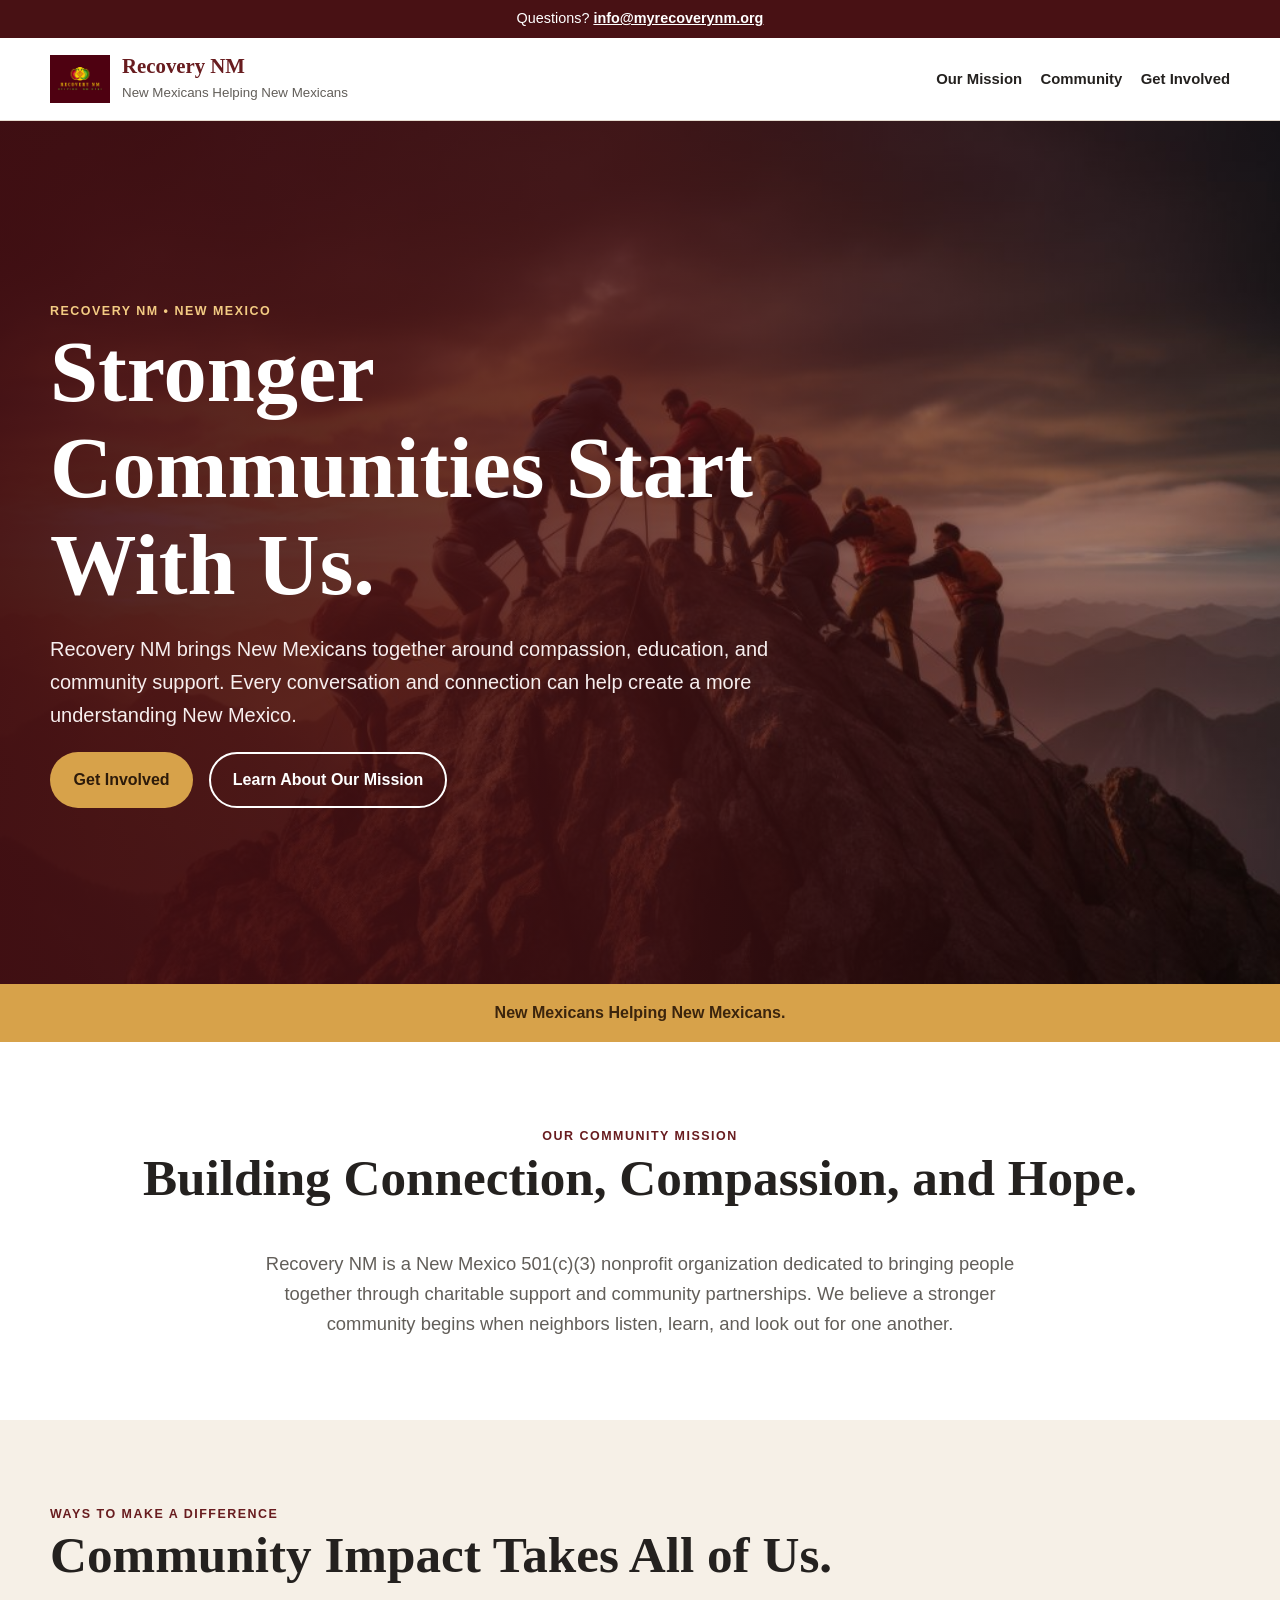
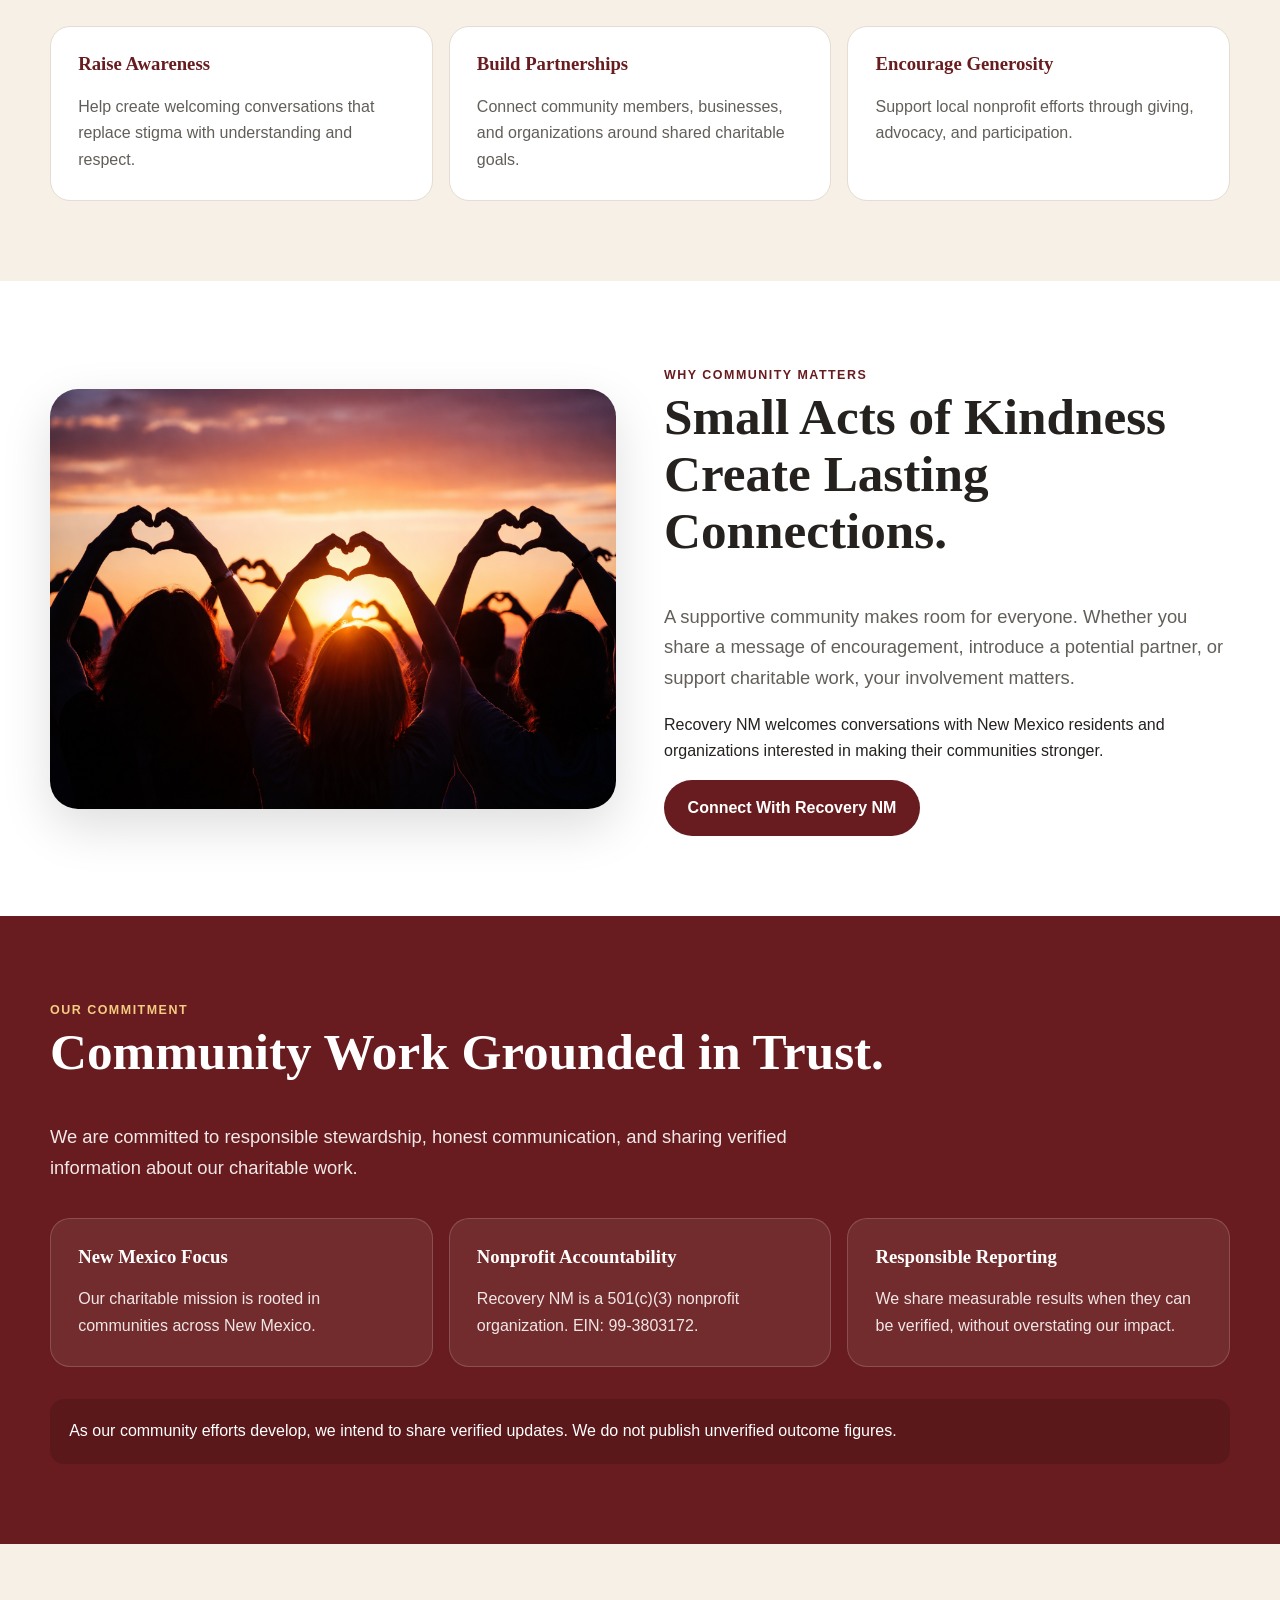
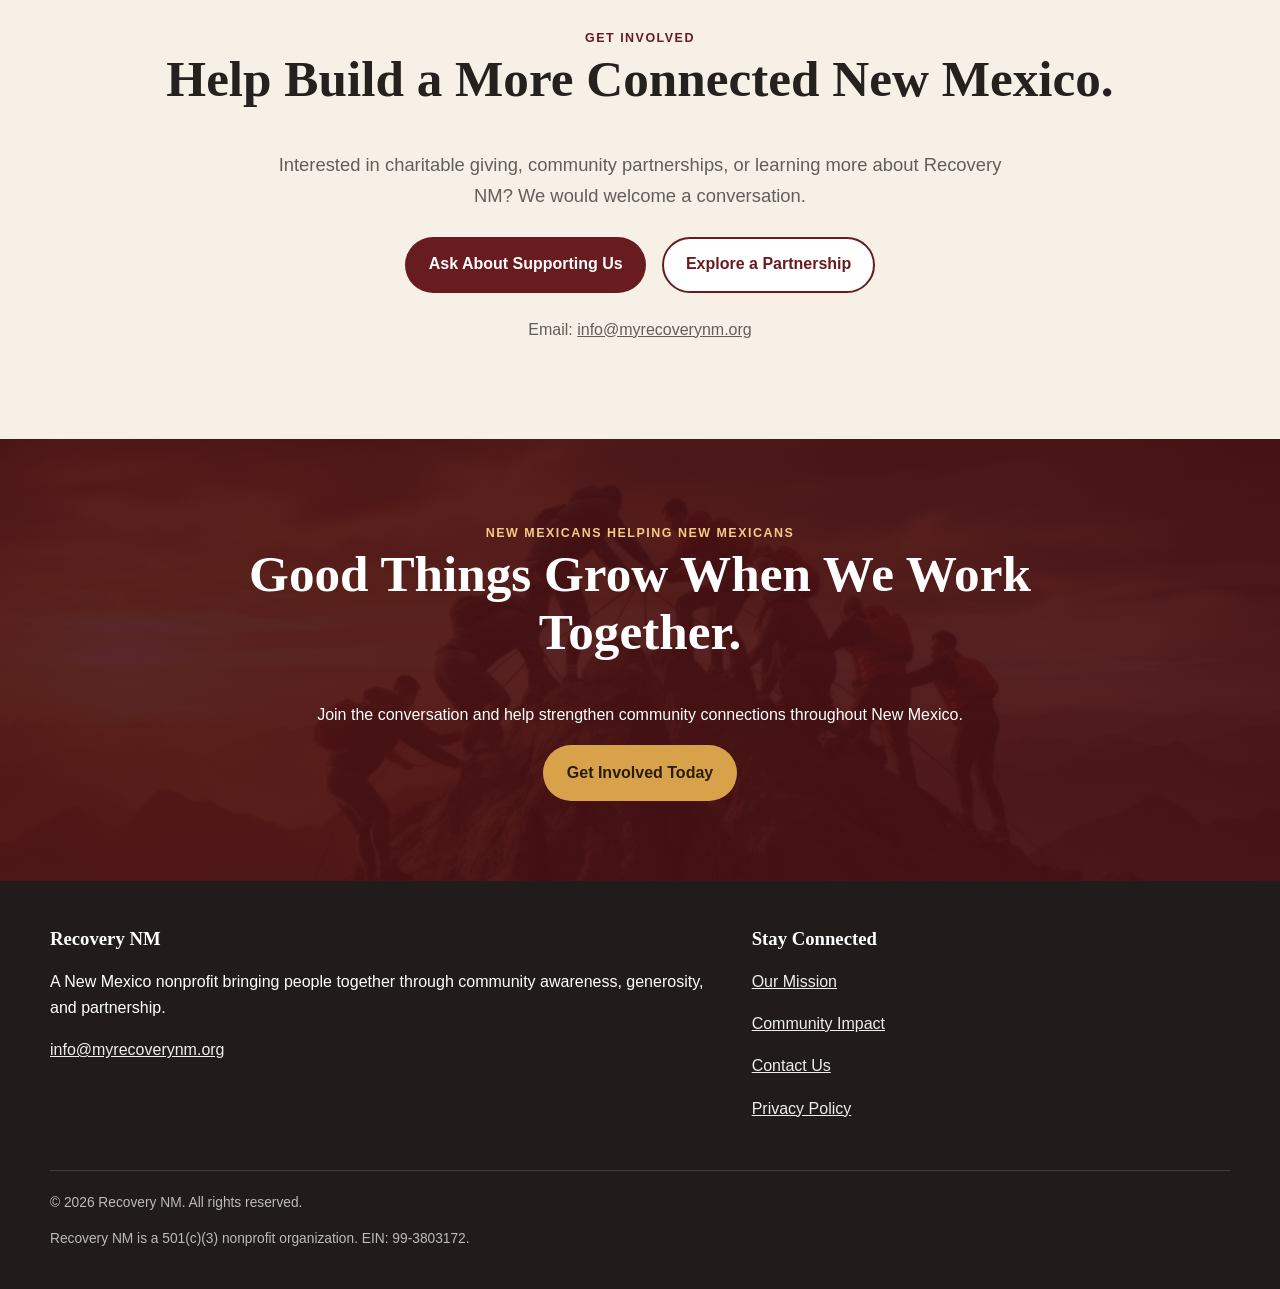
==== community-impact.html @ b331e6c1 "Add files via upload" ====
<!doctype html>
<html lang="en">
<head>
<meta charset="utf-8"><meta name="viewport" content="width=device-width,initial-scale=1">
<script async src="https://www.googletagmanager.com/gtag/js?id=G-L3KJGMW06C"></script>
<script>window.dataLayer=window.dataLayer||[];function gtag(){dataLayer.push(arguments)}gtag('js',new Date());gtag('config','G-L3KJGMW06C');</script>
<title>Community Impact & Awareness | Recovery NM</title>
<meta name="description" content="Learn how Recovery NM brings New Mexicans together through community education, nonprofit partnerships, and charitable support.">
<meta name="robots" content="index,follow,max-image-preview:large">
<link rel="canonical" href="https://myrecoverynm.org/community-impact">
<meta property="og:type" content="website"><meta property="og:url" content="https://myrecoverynm.org/community-impact">
<meta property="og:title" content="Community Impact & Awareness | Recovery NM">
<meta property="og:description" content="New Mexicans helping New Mexicans through community awareness, generosity, and partnership.">
<meta property="og:image" content="https://myrecoverynm.org/HEART-HANDS.jpg"><meta name="twitter:card" content="summary_large_image">
<meta name="theme-color" content="#681c1f"><link rel="icon" href="/LOGO.png">
<style>
:root{--wine:#681c1f;--dark:#481114;--sand:#f6f0e7;--cream:#fffaf4;--gold:#d7a24a;--ink:#24211f;--muted:#625e59;--line:#e6dcd0;--max:1180px}
*{box-sizing:border-box}html{scroll-behavior:smooth}body{margin:0;font-family:Arial,sans-serif;color:var(--ink);line-height:1.65}img{max-width:100%;display:block}a{color:inherit}.c{width:min(var(--max),calc(100% - 40px));margin:auto}h1,h2,h3{font-family:Georgia,serif;line-height:1.12;margin-top:0}h2{font-size:clamp(2rem,4vw,3.25rem)}p{margin-top:0}.ey{color:var(--wine);font-weight:800;text-transform:uppercase;letter-spacing:.12em;font-size:.78rem}.lead{font-size:1.15rem;color:var(--muted);max-width:760px}.btn{display:inline-flex;justify-content:center;align-items:center;min-height:50px;padding:.8rem 1.35rem;border-radius:999px;text-decoration:none;font-weight:800;border:2px solid transparent}.primary{background:var(--gold);color:#2d1b0a}.wine{background:var(--wine);color:#fff}.outline{border-color:var(--wine);color:var(--wine);background:#fff}.top{background:var(--dark);color:#fff;text-align:center;padding:.45rem 1rem;font-size:.9rem}.top a{font-weight:700}header{background:#fff;border-bottom:1px solid var(--line)}.navwrap{min-height:82px;display:flex;align-items:center;justify-content:space-between;gap:2rem}.brand{display:flex;align-items:center;gap:.75rem;text-decoration:none}.brand img{width:60px;height:60px;object-fit:contain}.brand strong{font:700 1.3rem Georgia,serif;color:var(--wine)}.brand small{display:block;color:var(--muted)}nav{display:flex;align-items:center;gap:1.15rem}nav a{text-decoration:none;font-weight:700;font-size:.93rem}.hero{min-height:580px;display:grid;align-items:center;color:#fff;background:linear-gradient(90deg,rgba(65,14,18,.94),rgba(70,18,21,.76),rgba(30,15,14,.35)),url('/HERO-CLIMBERS.jpg') center/cover}.hero .ey{color:#f3cb83}.heroin{max-width:820px;padding:6rem 0}.hero h1{font-size:clamp(3rem,7vw,5.4rem);margin-bottom:1.2rem}.hero p{font-size:1.25rem;max-width:730px;color:#f7eeee}.actions{display:flex;gap:1rem;flex-wrap:wrap}.hero .outline{border-color:#fff;color:#fff;background:transparent}.strip{background:var(--gold);padding:1rem;text-align:center;font-weight:800;color:#3c250d}section{padding:5rem 0;scroll-margin-top:30px}.center{text-align:center}.center .lead{margin:auto}.soft{background:var(--sand)}.three{display:grid;grid-template-columns:repeat(3,1fr);gap:1rem;margin-top:2.2rem}.card{background:#fff;border:1px solid var(--line);border-radius:20px;padding:1.7rem}.card h3{color:var(--wine)}.card p{color:var(--muted);margin-bottom:0}.split{display:grid;grid-template-columns:1fr 1fr;gap:3rem;align-items:center}.photo{min-height:420px;border-radius:28px;background:url('/HEART-HANDS.jpg') center/cover;box-shadow:0 18px 50px #0002}.impact{background:var(--wine);color:#fff}.impact .ey{color:#f3cb83}.impact .lead{color:#f3e8e8}.impact .card{background:#ffffff12;border-color:#ffffff2b}.impact .card h3{color:#fff}.impact .card p{color:#f2e6e6}.note{margin-top:2rem;padding:1.2rem;background:#0002;border-radius:14px}.final{background:linear-gradient(#481114e8,#481114e8),url('/HERO-CLIMBERS.jpg') center/cover;color:#fff;text-align:center}.final .c{max-width:850px}.final .ey{color:#f3cb83}.final .actions{justify-content:center}.final .outline{border-color:#fff;color:#fff;background:transparent}footer{background:#211c1a;color:#fff;padding:3rem 0 1.5rem}.foot{display:grid;grid-template-columns:1.4fr 1fr;gap:2rem}.foot a{color:#eee}.footbottom{border-top:1px solid #ffffff25;margin-top:2rem;padding-top:1.3rem;color:#bbb;font-size:.86rem}
@media(max-width:850px){.split{grid-template-columns:1fr}.three{grid-template-columns:1fr}.photo{min-height:320px}nav{gap:.6rem}.navwrap{flex-wrap:wrap;padding:1rem 0}}@media(max-width:620px){.c{width:calc(100% - 28px)}.brand small{display:none}.brand strong{font-size:1.05rem}.brand img{width:50px;height:50px}.hero{min-height:520px}.heroin{padding:4rem 0}section{padding:3.5rem 0}.actions{flex-direction:column}.actions .btn{width:100%}.foot{grid-template-columns:1fr}nav{width:100%;justify-content:space-between;flex-wrap:wrap}}
</style>
</head>
<body>
<div class="top">Questions? <a href="mailto:info@myrecoverynm.org">info@myrecoverynm.org</a></div>
<header><div class="c navwrap"><div class="brand"><img src="/LOGO.png" width="120" height="120" alt="Recovery NM logo"><span><strong>Recovery NM</strong><small>New Mexicans Helping New Mexicans</small></span></div><nav aria-label="Page navigation"><a href="#mission">Our Mission</a><a href="#community">Community</a><a href="#connect">Get Involved</a></nav></div></header>
<main>
<section class="hero"><div class="c"><div class="heroin"><span class="ey">Recovery NM • New Mexico</span><h1>Stronger Communities Start With Us.</h1><p>Recovery NM brings New Mexicans together around compassion, education, and community support. Every conversation and connection can help create a more understanding New Mexico.</p><div class="actions"><a class="btn primary" href="#connect">Get Involved</a><a class="btn outline" href="#mission">Learn About Our Mission</a></div></div></div></section>
<div class="strip">New Mexicans Helping New Mexicans.</div>
<section id="mission" class="center"><div class="c"><span class="ey">Our Community Mission</span><h2>Building Connection, Compassion, and Hope.</h2><p class="lead">Recovery NM is a New Mexico 501(c)(3) nonprofit organization dedicated to bringing people together through charitable support and community partnerships. We believe a stronger community begins when neighbors listen, learn, and look out for one another.</p></div></section>
<section id="community" class="soft"><div class="c"><span class="ey">Ways to Make a Difference</span><h2>Community Impact Takes All of Us.</h2><div class="three"><article class="card"><h3>Raise Awareness</h3><p>Help create welcoming conversations that replace stigma with understanding and respect.</p></article><article class="card"><h3>Build Partnerships</h3><p>Connect community members, businesses, and organizations around shared charitable goals.</p></article><article class="card"><h3>Encourage Generosity</h3><p>Support local nonprofit efforts through giving, advocacy, and participation.</p></article></div></div></section>
<section><div class="c split"><div class="photo" role="img" aria-label="Hands forming a heart"></div><div><span class="ey">Why Community Matters</span><h2>Small Acts of Kindness Create Lasting Connections.</h2><p class="lead">A supportive community makes room for everyone. Whether you share a message of encouragement, introduce a potential partner, or support charitable work, your involvement matters.</p><p>Recovery NM welcomes conversations with New Mexico residents and organizations interested in making their communities stronger.</p><a class="btn wine" href="#connect">Connect With Recovery NM</a></div></div></section>
<section class="impact"><div class="c"><span class="ey">Our Commitment</span><h2>Community Work Grounded in Trust.</h2><p class="lead">We are committed to responsible stewardship, honest communication, and sharing verified information about our charitable work.</p><div class="three"><div class="card"><h3>New Mexico Focus</h3><p>Our charitable mission is rooted in communities across New Mexico.</p></div><div class="card"><h3>Nonprofit Accountability</h3><p>Recovery NM is a 501(c)(3) nonprofit organization. EIN: 99-3803172.</p></div><div class="card"><h3>Responsible Reporting</h3><p>We share measurable results when they can be verified, without overstating our impact.</p></div></div><div class="note">As our community efforts develop, we intend to share verified updates. We do not publish unverified outcome figures.</div></div></section>
<section class="center soft" id="connect"><div class="c"><span class="ey">Get Involved</span><h2>Help Build a More Connected New Mexico.</h2><p class="lead">Interested in charitable giving, community partnerships, or learning more about Recovery NM? We would welcome a conversation.</p><div class="actions" style="justify-content:center;margin-top:1.6rem"><a class="btn wine" href="mailto:info@myrecoverynm.org?subject=Supporting%20Recovery%20NM">Ask About Supporting Us</a><a class="btn outline" href="mailto:info@myrecoverynm.org?subject=Community%20Partnership">Explore a Partnership</a></div><p style="margin-top:1.5rem;color:var(--muted)">Email: <a href="mailto:info@myrecoverynm.org">info@myrecoverynm.org</a></p></div></section>
<section class="final"><div class="c"><span class="ey">New Mexicans Helping New Mexicans</span><h2>Good Things Grow When We Work Together.</h2><p>Join the conversation and help strengthen community connections throughout New Mexico.</p><div class="actions"><a class="btn primary" href="mailto:info@myrecoverynm.org?subject=Get%20Involved%20with%20Recovery%20NM">Get Involved Today</a></div></div></section>
</main>
<footer><div class="c"><div class="foot"><div><h3>Recovery NM</h3><p>A New Mexico nonprofit bringing people together through community awareness, generosity, and partnership.</p><p><a href="mailto:info@myrecoverynm.org">info@myrecoverynm.org</a></p></div><div><h3>Stay Connected</h3><p><a href="#mission">Our Mission</a></p><p><a href="#community">Community Impact</a></p><p><a href="#connect">Contact Us</a></p><p><a href="/privacy-policy">Privacy Policy</a></p></div></div><div class="footbottom"><p>© 2026 Recovery NM. All rights reserved.</p><p>Recovery NM is a 501(c)(3) nonprofit organization. EIN: 99-3803172.</p></div></div></footer>
</body></html>
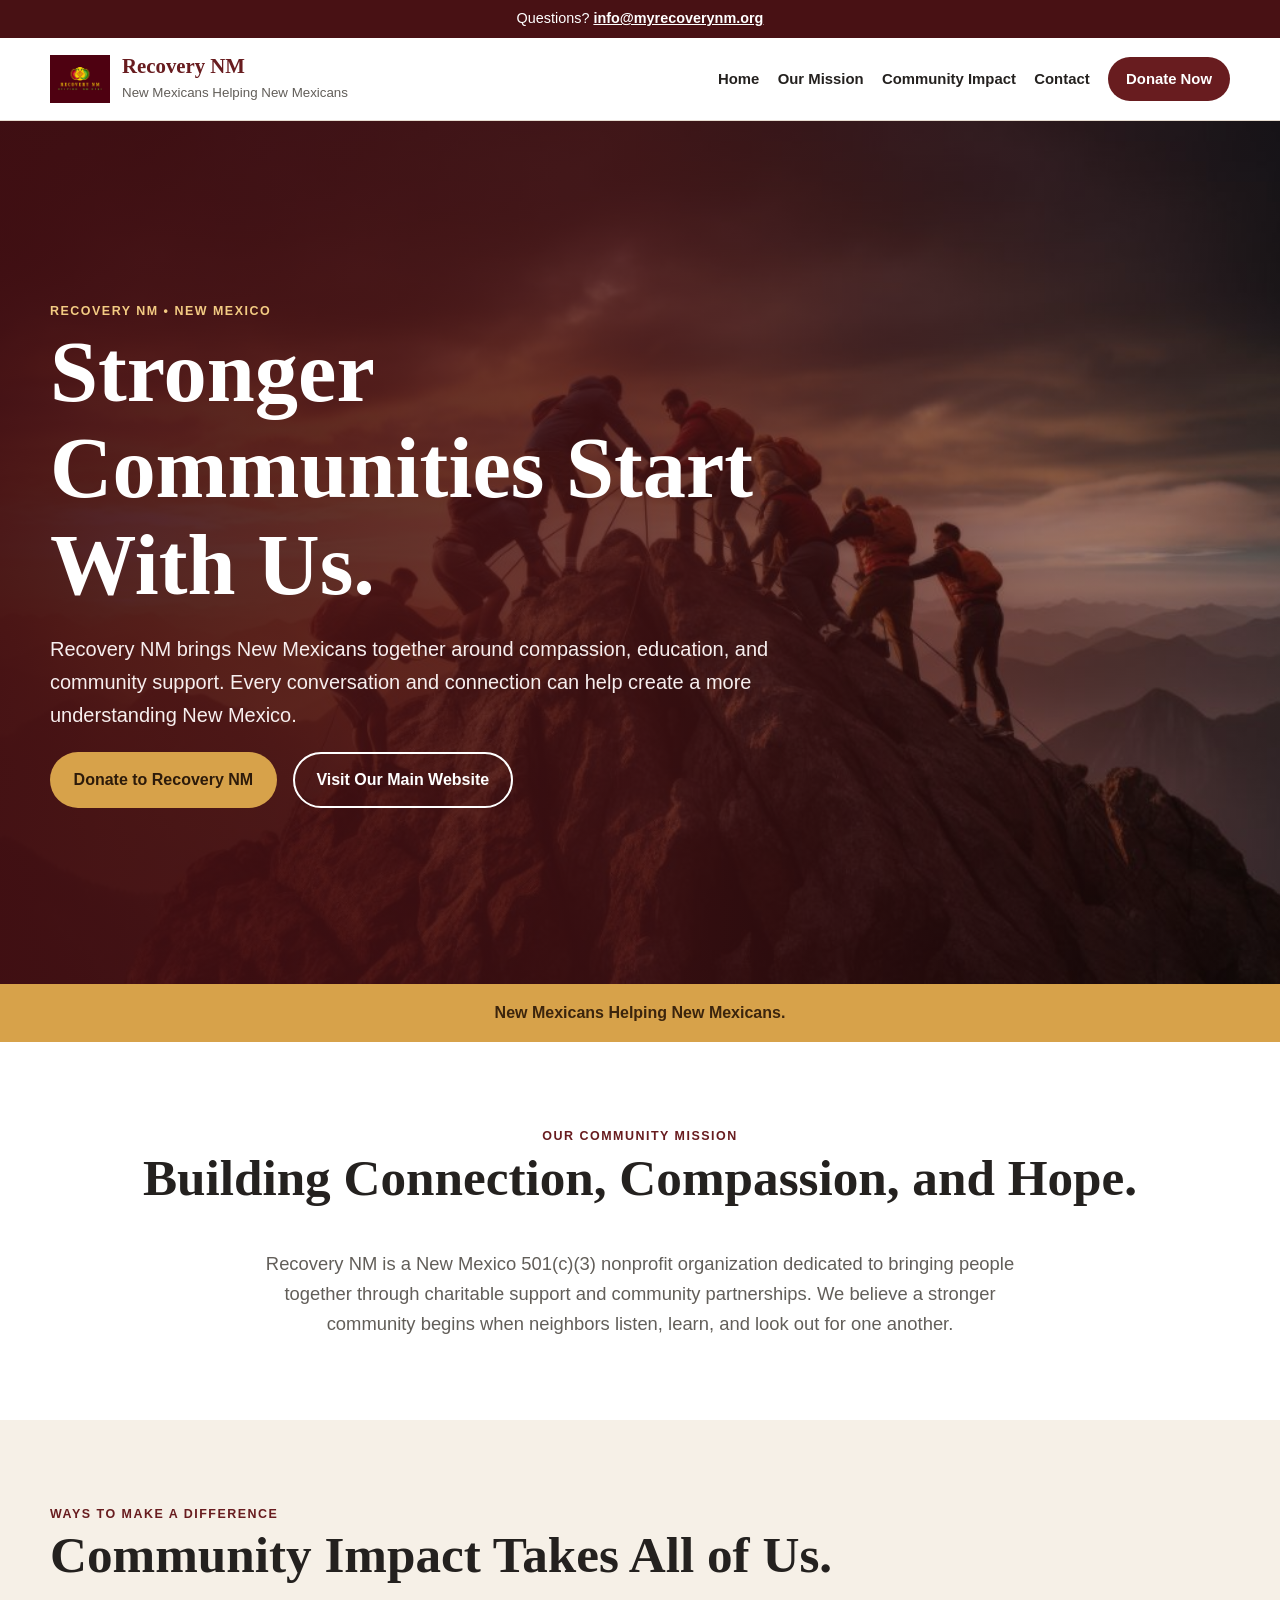
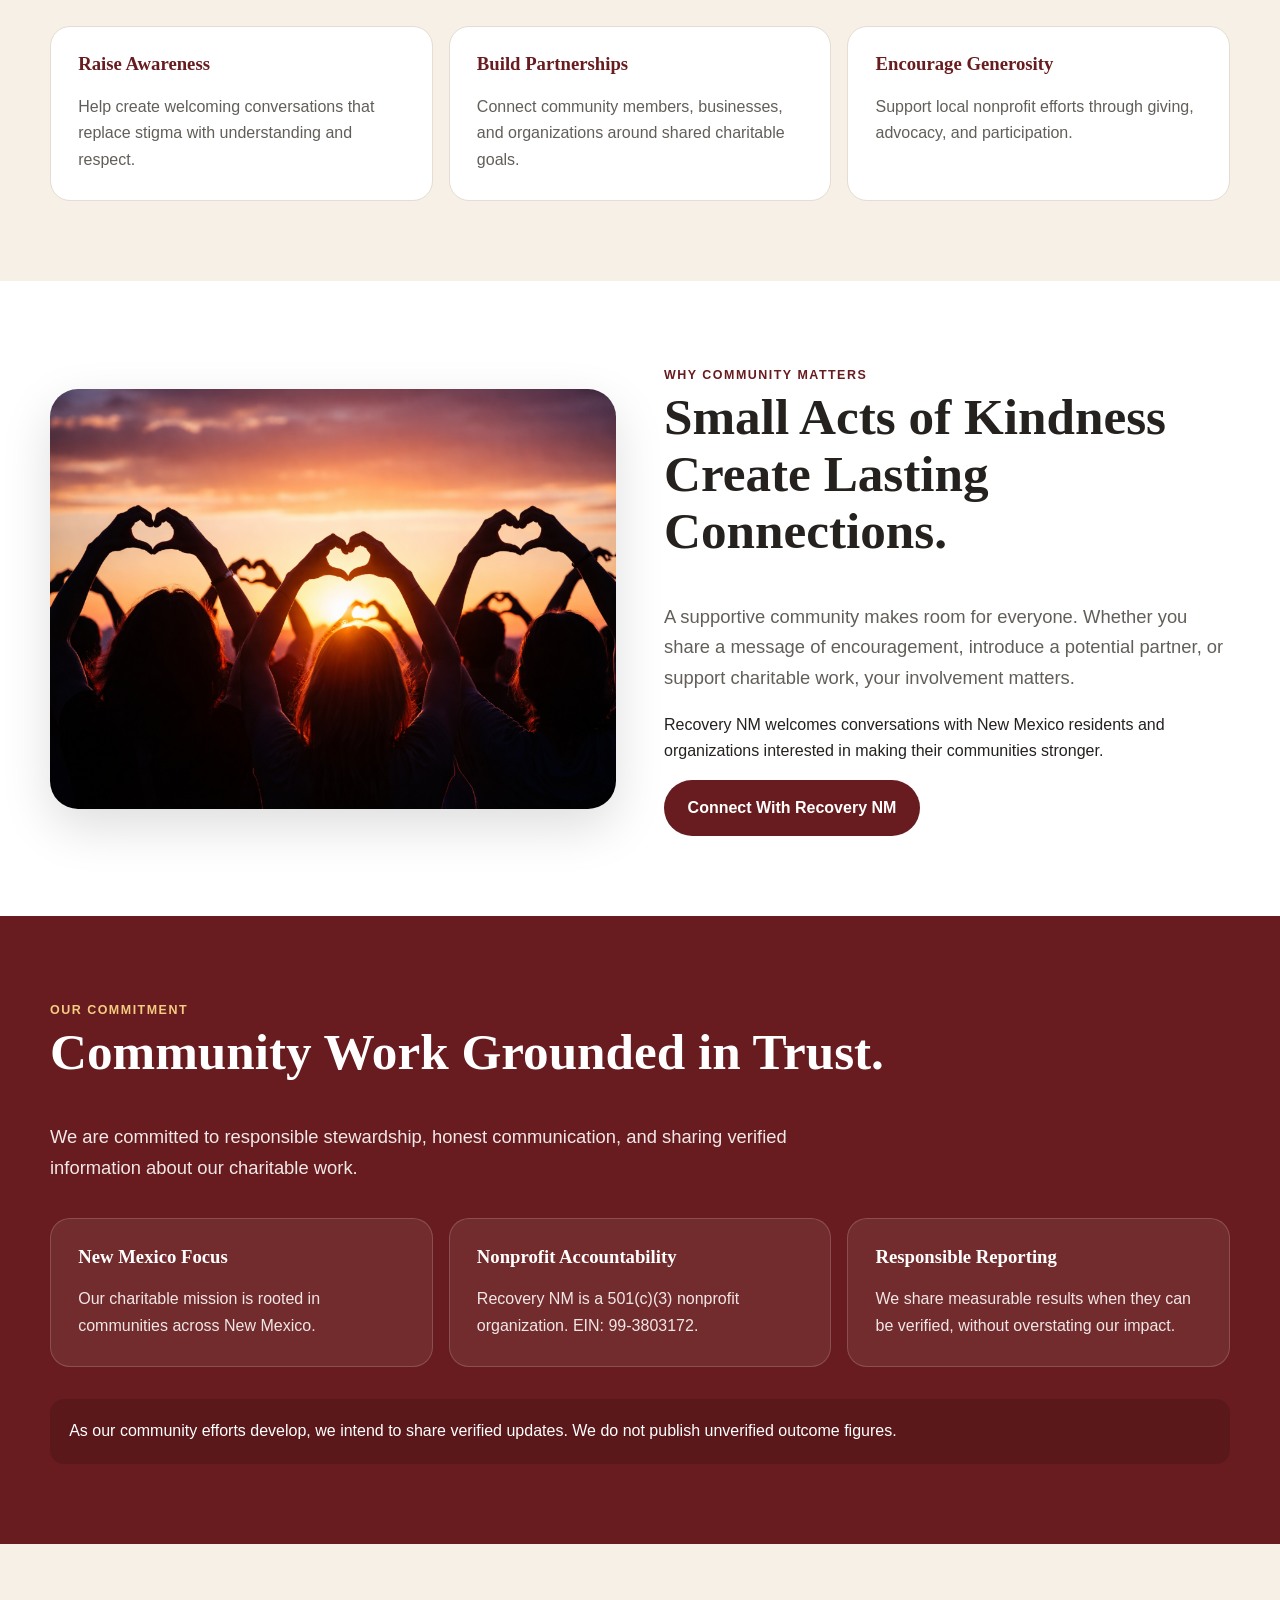
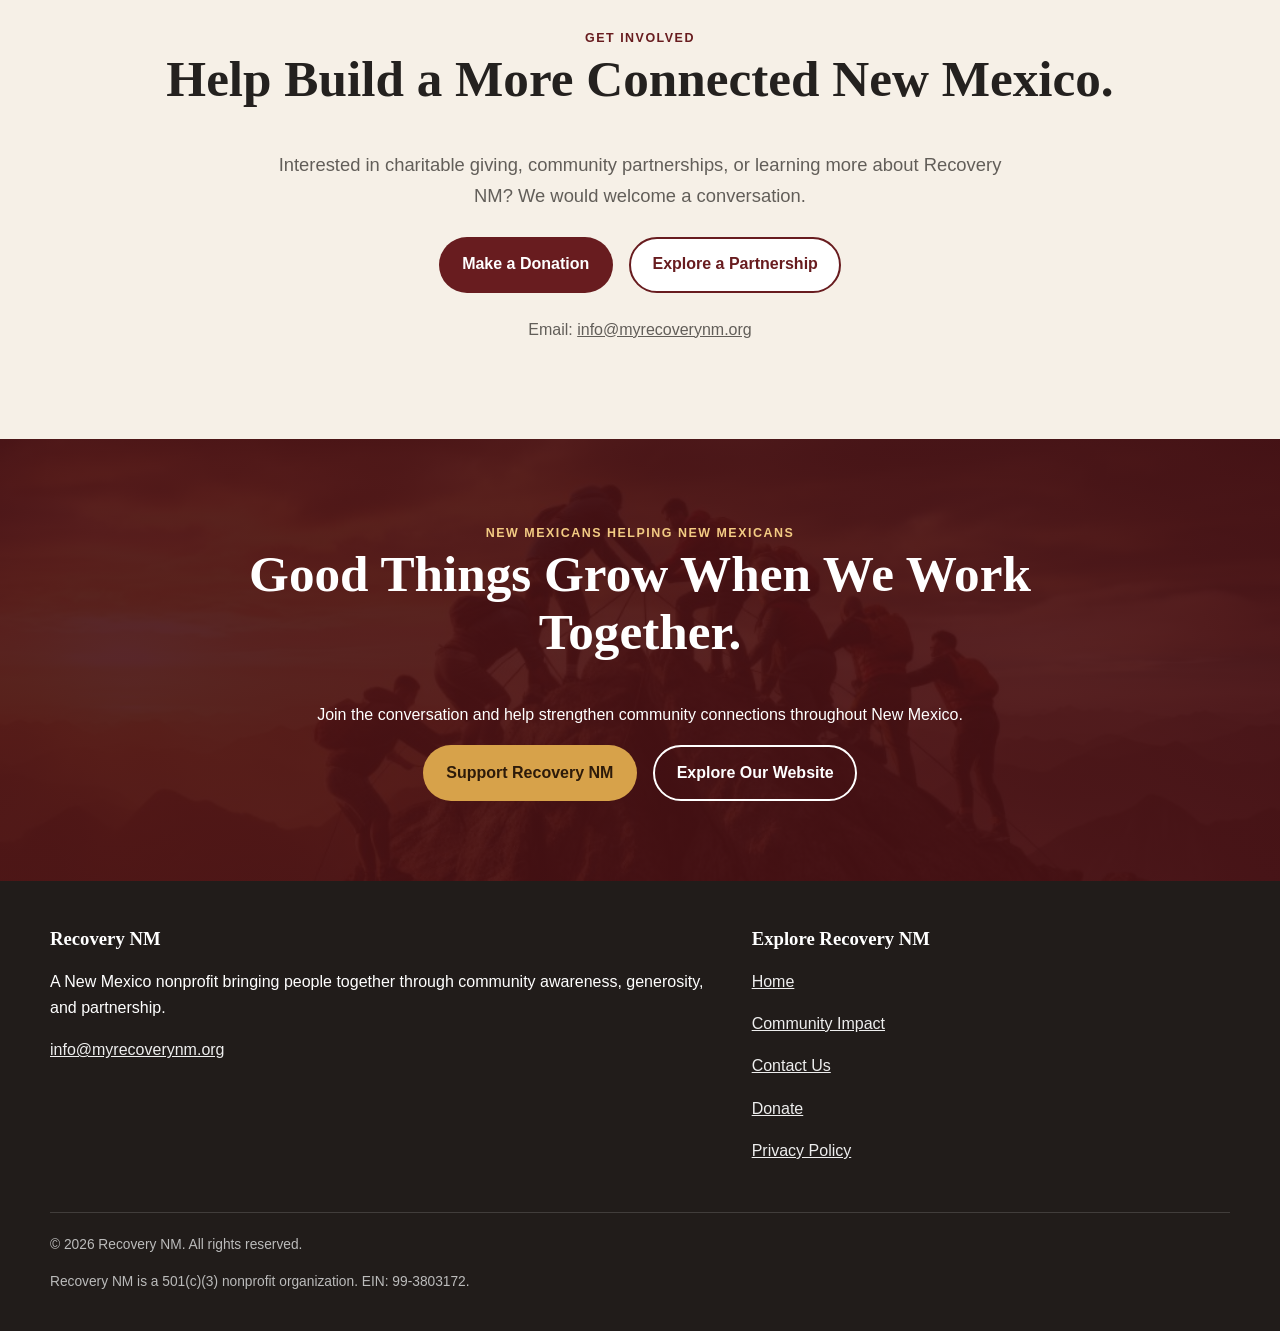
==== commit d2bf7935: "Update community-impact.html" ====
--- a/community-impact.html
+++ b/community-impact.html
@@ -15,22 +15,22 @@
 <meta name="theme-color" content="#681c1f"><link rel="icon" href="/LOGO.png">
 <style>
 :root{--wine:#681c1f;--dark:#481114;--sand:#f6f0e7;--cream:#fffaf4;--gold:#d7a24a;--ink:#24211f;--muted:#625e59;--line:#e6dcd0;--max:1180px}
-*{box-sizing:border-box}html{scroll-behavior:smooth}body{margin:0;font-family:Arial,sans-serif;color:var(--ink);line-height:1.65}img{max-width:100%;display:block}a{color:inherit}.c{width:min(var(--max),calc(100% - 40px));margin:auto}h1,h2,h3{font-family:Georgia,serif;line-height:1.12;margin-top:0}h2{font-size:clamp(2rem,4vw,3.25rem)}p{margin-top:0}.ey{color:var(--wine);font-weight:800;text-transform:uppercase;letter-spacing:.12em;font-size:.78rem}.lead{font-size:1.15rem;color:var(--muted);max-width:760px}.btn{display:inline-flex;justify-content:center;align-items:center;min-height:50px;padding:.8rem 1.35rem;border-radius:999px;text-decoration:none;font-weight:800;border:2px solid transparent}.primary{background:var(--gold);color:#2d1b0a}.wine{background:var(--wine);color:#fff}.outline{border-color:var(--wine);color:var(--wine);background:#fff}.top{background:var(--dark);color:#fff;text-align:center;padding:.45rem 1rem;font-size:.9rem}.top a{font-weight:700}header{background:#fff;border-bottom:1px solid var(--line)}.navwrap{min-height:82px;display:flex;align-items:center;justify-content:space-between;gap:2rem}.brand{display:flex;align-items:center;gap:.75rem;text-decoration:none}.brand img{width:60px;height:60px;object-fit:contain}.brand strong{font:700 1.3rem Georgia,serif;color:var(--wine)}.brand small{display:block;color:var(--muted)}nav{display:flex;align-items:center;gap:1.15rem}nav a{text-decoration:none;font-weight:700;font-size:.93rem}.hero{min-height:580px;display:grid;align-items:center;color:#fff;background:linear-gradient(90deg,rgba(65,14,18,.94),rgba(70,18,21,.76),rgba(30,15,14,.35)),url('/HERO-CLIMBERS.jpg') center/cover}.hero .ey{color:#f3cb83}.heroin{max-width:820px;padding:6rem 0}.hero h1{font-size:clamp(3rem,7vw,5.4rem);margin-bottom:1.2rem}.hero p{font-size:1.25rem;max-width:730px;color:#f7eeee}.actions{display:flex;gap:1rem;flex-wrap:wrap}.hero .outline{border-color:#fff;color:#fff;background:transparent}.strip{background:var(--gold);padding:1rem;text-align:center;font-weight:800;color:#3c250d}section{padding:5rem 0;scroll-margin-top:30px}.center{text-align:center}.center .lead{margin:auto}.soft{background:var(--sand)}.three{display:grid;grid-template-columns:repeat(3,1fr);gap:1rem;margin-top:2.2rem}.card{background:#fff;border:1px solid var(--line);border-radius:20px;padding:1.7rem}.card h3{color:var(--wine)}.card p{color:var(--muted);margin-bottom:0}.split{display:grid;grid-template-columns:1fr 1fr;gap:3rem;align-items:center}.photo{min-height:420px;border-radius:28px;background:url('/HEART-HANDS.jpg') center/cover;box-shadow:0 18px 50px #0002}.impact{background:var(--wine);color:#fff}.impact .ey{color:#f3cb83}.impact .lead{color:#f3e8e8}.impact .card{background:#ffffff12;border-color:#ffffff2b}.impact .card h3{color:#fff}.impact .card p{color:#f2e6e6}.note{margin-top:2rem;padding:1.2rem;background:#0002;border-radius:14px}.final{background:linear-gradient(#481114e8,#481114e8),url('/HERO-CLIMBERS.jpg') center/cover;color:#fff;text-align:center}.final .c{max-width:850px}.final .ey{color:#f3cb83}.final .actions{justify-content:center}.final .outline{border-color:#fff;color:#fff;background:transparent}footer{background:#211c1a;color:#fff;padding:3rem 0 1.5rem}.foot{display:grid;grid-template-columns:1.4fr 1fr;gap:2rem}.foot a{color:#eee}.footbottom{border-top:1px solid #ffffff25;margin-top:2rem;padding-top:1.3rem;color:#bbb;font-size:.86rem}
-@media(max-width:850px){.split{grid-template-columns:1fr}.three{grid-template-columns:1fr}.photo{min-height:320px}nav{gap:.6rem}.navwrap{flex-wrap:wrap;padding:1rem 0}}@media(max-width:620px){.c{width:calc(100% - 28px)}.brand small{display:none}.brand strong{font-size:1.05rem}.brand img{width:50px;height:50px}.hero{min-height:520px}.heroin{padding:4rem 0}section{padding:3.5rem 0}.actions{flex-direction:column}.actions .btn{width:100%}.foot{grid-template-columns:1fr}nav{width:100%;justify-content:space-between;flex-wrap:wrap}}
+*{box-sizing:border-box}html{scroll-behavior:smooth}body{margin:0;font-family:Arial,sans-serif;color:var(--ink);line-height:1.65}img{max-width:100%;display:block}a{color:inherit}.c{width:min(var(--max),calc(100% - 40px));margin:auto}h1,h2,h3{font-family:Georgia,serif;line-height:1.12;margin-top:0}h2{font-size:clamp(2rem,4vw,3.25rem)}p{margin-top:0}.ey{color:var(--wine);font-weight:800;text-transform:uppercase;letter-spacing:.12em;font-size:.78rem}.lead{font-size:1.15rem;color:var(--muted);max-width:760px}.btn{display:inline-flex;justify-content:center;align-items:center;min-height:50px;padding:.8rem 1.35rem;border-radius:999px;text-decoration:none;font-weight:800;border:2px solid transparent}.primary{background:var(--gold);color:#2d1b0a}.wine{background:var(--wine);color:#fff}.outline{border-color:var(--wine);color:var(--wine);background:#fff}.top{background:var(--dark);color:#fff;text-align:center;padding:.45rem 1rem;font-size:.9rem}.top a{font-weight:700}header{background:#fff;border-bottom:1px solid var(--line)}.navwrap{min-height:82px;display:flex;align-items:center;justify-content:space-between;gap:2rem}.brand{display:flex;align-items:center;gap:.75rem;text-decoration:none}.brand img{width:60px;height:60px;object-fit:contain}.brand strong{font:700 1.3rem Georgia,serif;color:var(--wine)}.brand small{display:block;color:var(--muted)}nav{display:flex;align-items:center;gap:1.15rem}nav a{text-decoration:none;font-weight:700;font-size:.93rem}nav .btn{min-height:42px;padding:.5rem 1rem;color:#fff}a:focus-visible{outline:3px solid var(--gold);outline-offset:3px}.hero{min-height:580px;display:grid;align-items:center;color:#fff;background:linear-gradient(90deg,rgba(65,14,18,.94),rgba(70,18,21,.76),rgba(30,15,14,.35)),url('/HERO-CLIMBERS.jpg') center/cover}.hero .ey{color:#f3cb83}.heroin{max-width:820px;padding:6rem 0}.hero h1{font-size:clamp(3rem,7vw,5.4rem);margin-bottom:1.2rem}.hero p{font-size:1.25rem;max-width:730px;color:#f7eeee}.actions{display:flex;gap:1rem;flex-wrap:wrap}.hero .outline{border-color:#fff;color:#fff;background:transparent}.strip{background:var(--gold);padding:1rem;text-align:center;font-weight:800;color:#3c250d}section{padding:5rem 0;scroll-margin-top:30px}.center{text-align:center}.center .lead{margin:auto}.soft{background:var(--sand)}.three{display:grid;grid-template-columns:repeat(3,1fr);gap:1rem;margin-top:2.2rem}.card{background:#fff;border:1px solid var(--line);border-radius:20px;padding:1.7rem}.card h3{color:var(--wine)}.card p{color:var(--muted);margin-bottom:0}.split{display:grid;grid-template-columns:1fr 1fr;gap:3rem;align-items:center}.photo{min-height:420px;border-radius:28px;background:url('/HEART-HANDS.jpg') center/cover;box-shadow:0 18px 50px #0002}.impact{background:var(--wine);color:#fff}.impact .ey{color:#f3cb83}.impact .lead{color:#f3e8e8}.impact .card{background:#ffffff12;border-color:#ffffff2b}.impact .card h3{color:#fff}.impact .card p{color:#f2e6e6}.note{margin-top:2rem;padding:1.2rem;background:#0002;border-radius:14px}.final{background:linear-gradient(#481114e8,#481114e8),url('/HERO-CLIMBERS.jpg') center/cover;color:#fff;text-align:center}.final .c{max-width:850px}.final .ey{color:#f3cb83}.final .actions{justify-content:center}.final .outline{border-color:#fff;color:#fff;background:transparent}footer{background:#211c1a;color:#fff;padding:3rem 0 1.5rem}.foot{display:grid;grid-template-columns:1.4fr 1fr;gap:2rem}.foot a{color:#eee}.footbottom{border-top:1px solid #ffffff25;margin-top:2rem;padding-top:1.3rem;color:#bbb;font-size:.86rem}
+@media(max-width:850px){.split{grid-template-columns:1fr}.three{grid-template-columns:1fr}.photo{min-height:320px}nav{gap:.6rem}.navwrap{flex-wrap:wrap;padding:1rem 0}}@media(max-width:620px){.c{width:calc(100% - 28px)}.brand small{display:none}.brand strong{font-size:1.05rem}.brand img{width:50px;height:50px}.hero{min-height:520px}.heroin{padding:4rem 0}section{padding:3.5rem 0}.actions{flex-direction:column}.actions .btn{width:100%}.foot{grid-template-columns:1fr}nav{width:100%;justify-content:center;flex-wrap:wrap;gap:.75rem}nav .btn{width:100%}}
 </style>
 </head>
 <body>
 <div class="top">Questions? <a href="mailto:info@myrecoverynm.org">info@myrecoverynm.org</a></div>
-<header><div class="c navwrap"><div class="brand"><img src="/LOGO.png" width="120" height="120" alt="Recovery NM logo"><span><strong>Recovery NM</strong><small>New Mexicans Helping New Mexicans</small></span></div><nav aria-label="Page navigation"><a href="#mission">Our Mission</a><a href="#community">Community</a><a href="#connect">Get Involved</a></nav></div></header>
+<header><div class="c navwrap"><a class="brand" href="/" aria-label="Recovery NM home"><img src="/LOGO.png" width="120" height="120" alt="Recovery NM logo"><span><strong>Recovery NM</strong><small>New Mexicans Helping New Mexicans</small></span></a><nav aria-label="Main navigation"><a href="/">Home</a><a href="/#our-story">Our Mission</a><a href="/community-impact" aria-current="page">Community Impact</a><a href="/contact">Contact</a><a class="btn wine" href="https://givebutter.com/recovery-nm-community-giving-qahe7v" target="_blank" rel="noopener noreferrer">Donate Now</a></nav></div></header>
 <main>
-<section class="hero"><div class="c"><div class="heroin"><span class="ey">Recovery NM • New Mexico</span><h1>Stronger Communities Start With Us.</h1><p>Recovery NM brings New Mexicans together around compassion, education, and community support. Every conversation and connection can help create a more understanding New Mexico.</p><div class="actions"><a class="btn primary" href="#connect">Get Involved</a><a class="btn outline" href="#mission">Learn About Our Mission</a></div></div></div></section>
+<section class="hero"><div class="c"><div class="heroin"><span class="ey">Recovery NM • New Mexico</span><h1>Stronger Communities Start With Us.</h1><p>Recovery NM brings New Mexicans together around compassion, education, and community support. Every conversation and connection can help create a more understanding New Mexico.</p><div class="actions"><a class="btn primary" href="https://givebutter.com/recovery-nm-community-giving-qahe7v" target="_blank" rel="noopener noreferrer">Donate to Recovery NM</a><a class="btn outline" href="/">Visit Our Main Website</a></div></div></div></section>
 <div class="strip">New Mexicans Helping New Mexicans.</div>
 <section id="mission" class="center"><div class="c"><span class="ey">Our Community Mission</span><h2>Building Connection, Compassion, and Hope.</h2><p class="lead">Recovery NM is a New Mexico 501(c)(3) nonprofit organization dedicated to bringing people together through charitable support and community partnerships. We believe a stronger community begins when neighbors listen, learn, and look out for one another.</p></div></section>
 <section id="community" class="soft"><div class="c"><span class="ey">Ways to Make a Difference</span><h2>Community Impact Takes All of Us.</h2><div class="three"><article class="card"><h3>Raise Awareness</h3><p>Help create welcoming conversations that replace stigma with understanding and respect.</p></article><article class="card"><h3>Build Partnerships</h3><p>Connect community members, businesses, and organizations around shared charitable goals.</p></article><article class="card"><h3>Encourage Generosity</h3><p>Support local nonprofit efforts through giving, advocacy, and participation.</p></article></div></div></section>
 <section><div class="c split"><div class="photo" role="img" aria-label="Hands forming a heart"></div><div><span class="ey">Why Community Matters</span><h2>Small Acts of Kindness Create Lasting Connections.</h2><p class="lead">A supportive community makes room for everyone. Whether you share a message of encouragement, introduce a potential partner, or support charitable work, your involvement matters.</p><p>Recovery NM welcomes conversations with New Mexico residents and organizations interested in making their communities stronger.</p><a class="btn wine" href="#connect">Connect With Recovery NM</a></div></div></section>
 <section class="impact"><div class="c"><span class="ey">Our Commitment</span><h2>Community Work Grounded in Trust.</h2><p class="lead">We are committed to responsible stewardship, honest communication, and sharing verified information about our charitable work.</p><div class="three"><div class="card"><h3>New Mexico Focus</h3><p>Our charitable mission is rooted in communities across New Mexico.</p></div><div class="card"><h3>Nonprofit Accountability</h3><p>Recovery NM is a 501(c)(3) nonprofit organization. EIN: 99-3803172.</p></div><div class="card"><h3>Responsible Reporting</h3><p>We share measurable results when they can be verified, without overstating our impact.</p></div></div><div class="note">As our community efforts develop, we intend to share verified updates. We do not publish unverified outcome figures.</div></div></section>
-<section class="center soft" id="connect"><div class="c"><span class="ey">Get Involved</span><h2>Help Build a More Connected New Mexico.</h2><p class="lead">Interested in charitable giving, community partnerships, or learning more about Recovery NM? We would welcome a conversation.</p><div class="actions" style="justify-content:center;margin-top:1.6rem"><a class="btn wine" href="mailto:info@myrecoverynm.org?subject=Supporting%20Recovery%20NM">Ask About Supporting Us</a><a class="btn outline" href="mailto:info@myrecoverynm.org?subject=Community%20Partnership">Explore a Partnership</a></div><p style="margin-top:1.5rem;color:var(--muted)">Email: <a href="mailto:info@myrecoverynm.org">info@myrecoverynm.org</a></p></div></section>
-<section class="final"><div class="c"><span class="ey">New Mexicans Helping New Mexicans</span><h2>Good Things Grow When We Work Together.</h2><p>Join the conversation and help strengthen community connections throughout New Mexico.</p><div class="actions"><a class="btn primary" href="mailto:info@myrecoverynm.org?subject=Get%20Involved%20with%20Recovery%20NM">Get Involved Today</a></div></div></section>
+<section class="center soft" id="connect"><div class="c"><span class="ey">Get Involved</span><h2>Help Build a More Connected New Mexico.</h2><p class="lead">Interested in charitable giving, community partnerships, or learning more about Recovery NM? We would welcome a conversation.</p><div class="actions" style="justify-content:center;margin-top:1.6rem"><a class="btn wine" href="https://givebutter.com/recovery-nm-community-giving-qahe7v" target="_blank" rel="noopener noreferrer">Make a Donation</a><a class="btn outline" href="mailto:info@myrecoverynm.org?subject=Community%20Partnership">Explore a Partnership</a></div><p style="margin-top:1.5rem;color:var(--muted)">Email: <a href="mailto:info@myrecoverynm.org">info@myrecoverynm.org</a></p></div></section>
+<section class="final"><div class="c"><span class="ey">New Mexicans Helping New Mexicans</span><h2>Good Things Grow When We Work Together.</h2><p>Join the conversation and help strengthen community connections throughout New Mexico.</p><div class="actions"><a class="btn primary" href="https://givebutter.com/recovery-nm-community-giving-qahe7v" target="_blank" rel="noopener noreferrer">Support Recovery NM</a><a class="btn outline" href="/">Explore Our Website</a></div></div></section>
 </main>
-<footer><div class="c"><div class="foot"><div><h3>Recovery NM</h3><p>A New Mexico nonprofit bringing people together through community awareness, generosity, and partnership.</p><p><a href="mailto:info@myrecoverynm.org">info@myrecoverynm.org</a></p></div><div><h3>Stay Connected</h3><p><a href="#mission">Our Mission</a></p><p><a href="#community">Community Impact</a></p><p><a href="#connect">Contact Us</a></p><p><a href="/privacy-policy">Privacy Policy</a></p></div></div><div class="footbottom"><p>© 2026 Recovery NM. All rights reserved.</p><p>Recovery NM is a 501(c)(3) nonprofit organization. EIN: 99-3803172.</p></div></div></footer>
+<footer><div class="c"><div class="foot"><div><h3>Recovery NM</h3><p>A New Mexico nonprofit bringing people together through community awareness, generosity, and partnership.</p><p><a href="mailto:info@myrecoverynm.org">info@myrecoverynm.org</a></p></div><div><h3>Explore Recovery NM</h3><p><a href="/">Home</a></p><p><a href="/community-impact">Community Impact</a></p><p><a href="/contact">Contact Us</a></p><p><a href="https://givebutter.com/recovery-nm-community-giving-qahe7v" target="_blank" rel="noopener noreferrer">Donate</a></p><p><a href="/privacy-policy">Privacy Policy</a></p></div></div><div class="footbottom"><p>© 2026 Recovery NM. All rights reserved.</p><p>Recovery NM is a 501(c)(3) nonprofit organization. EIN: 99-3803172.</p></div></div></footer>
 </body></html>
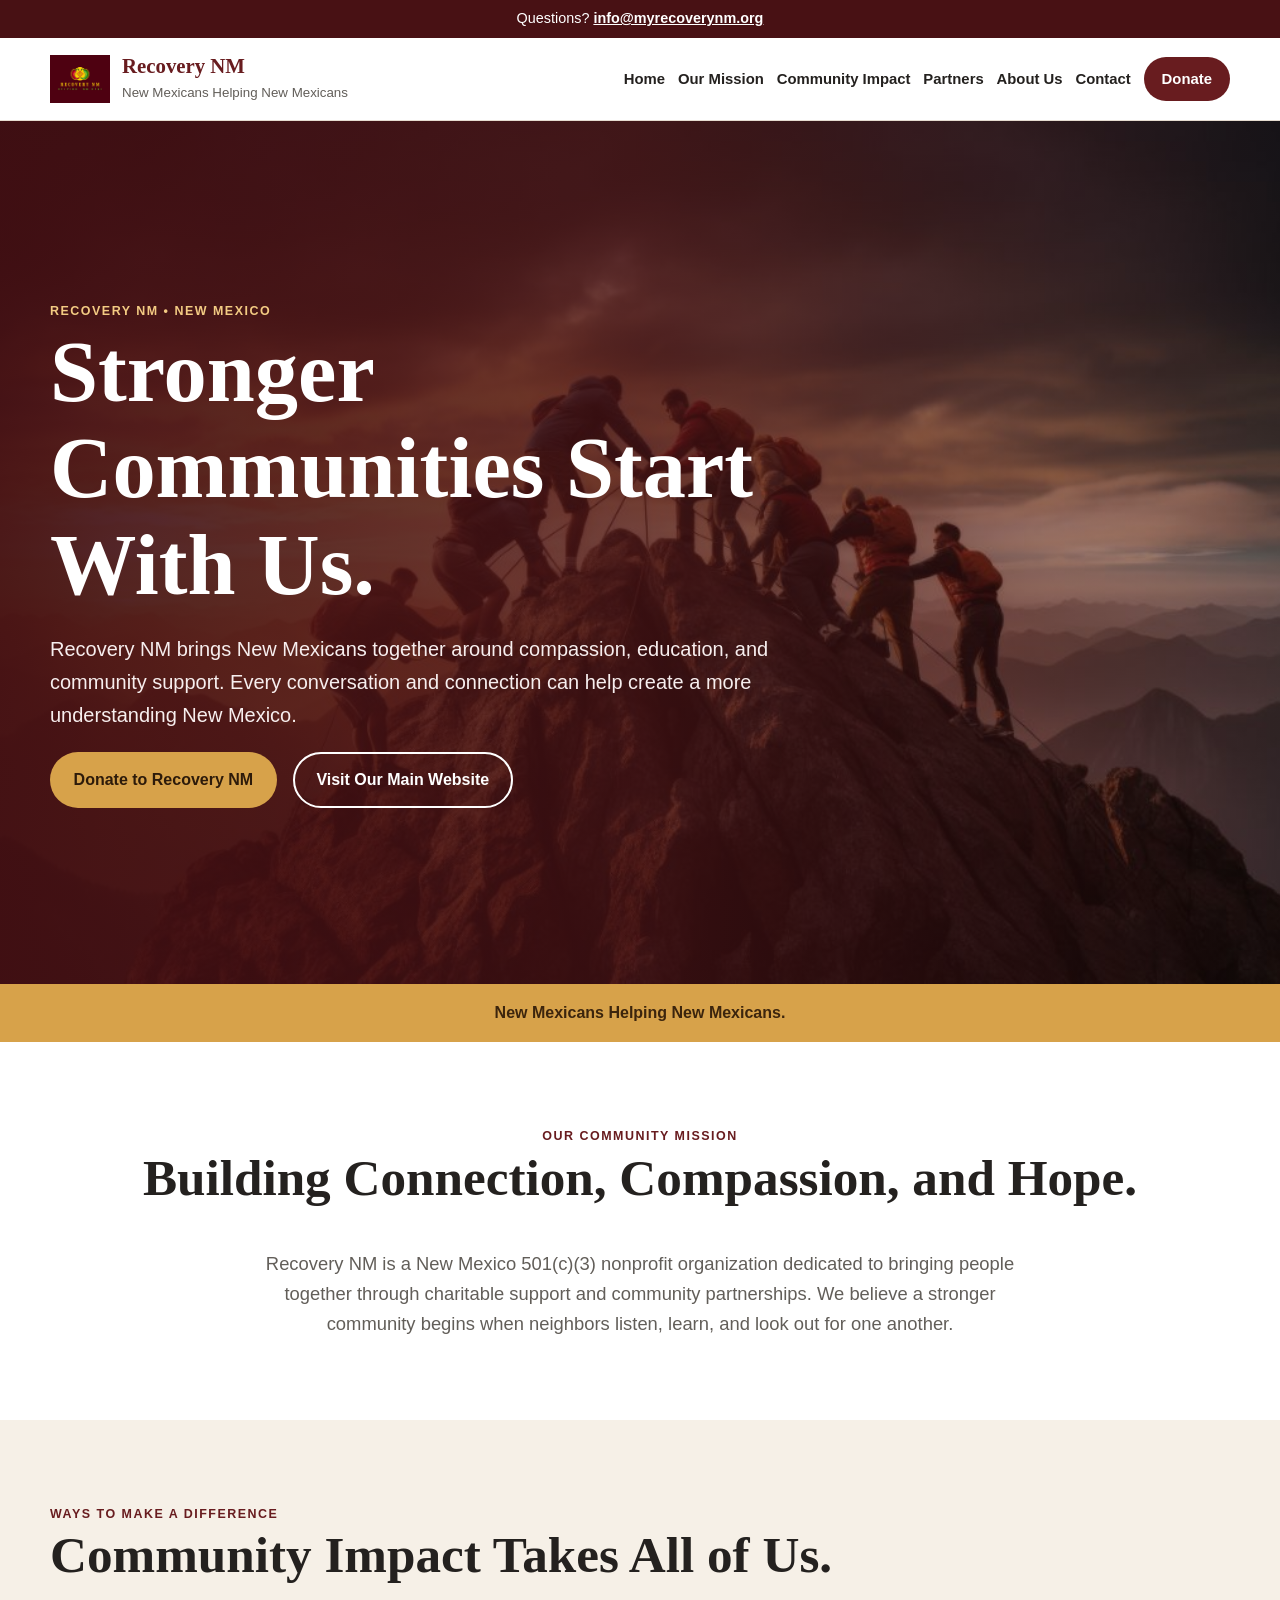
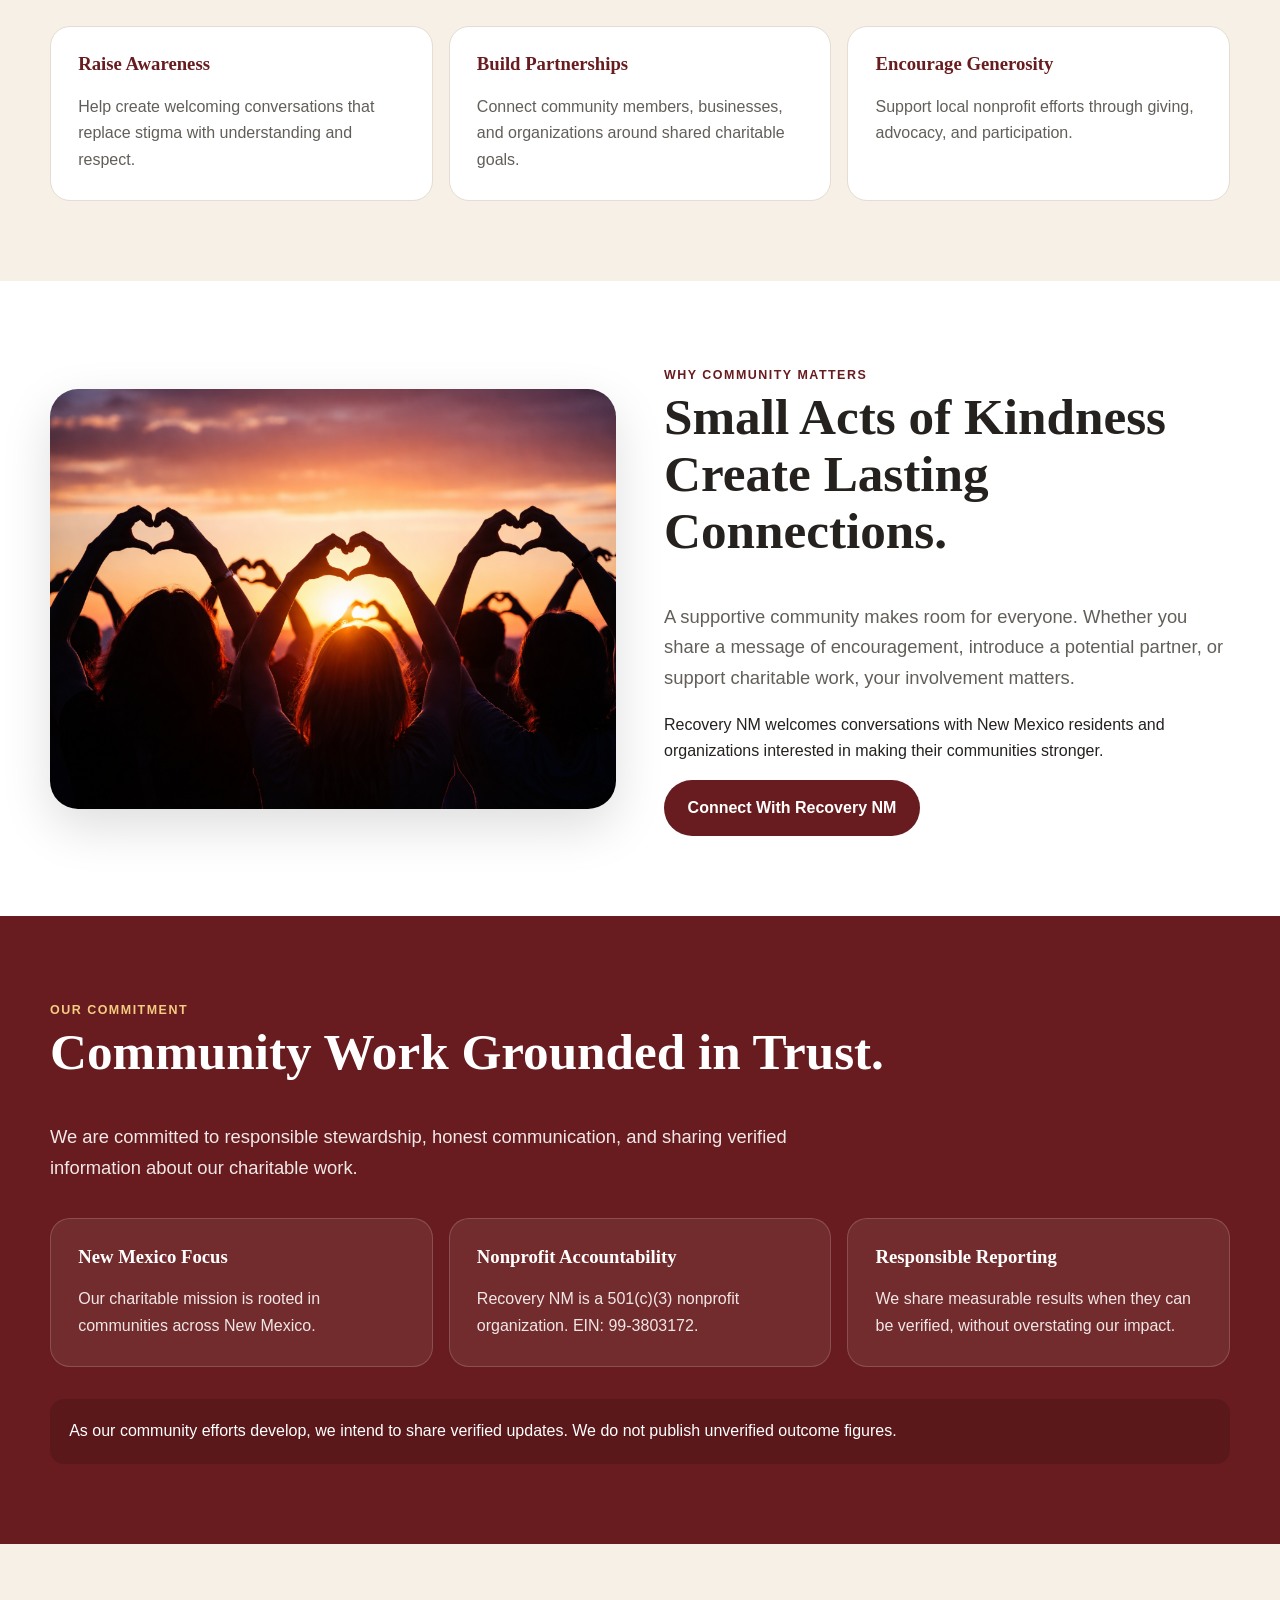
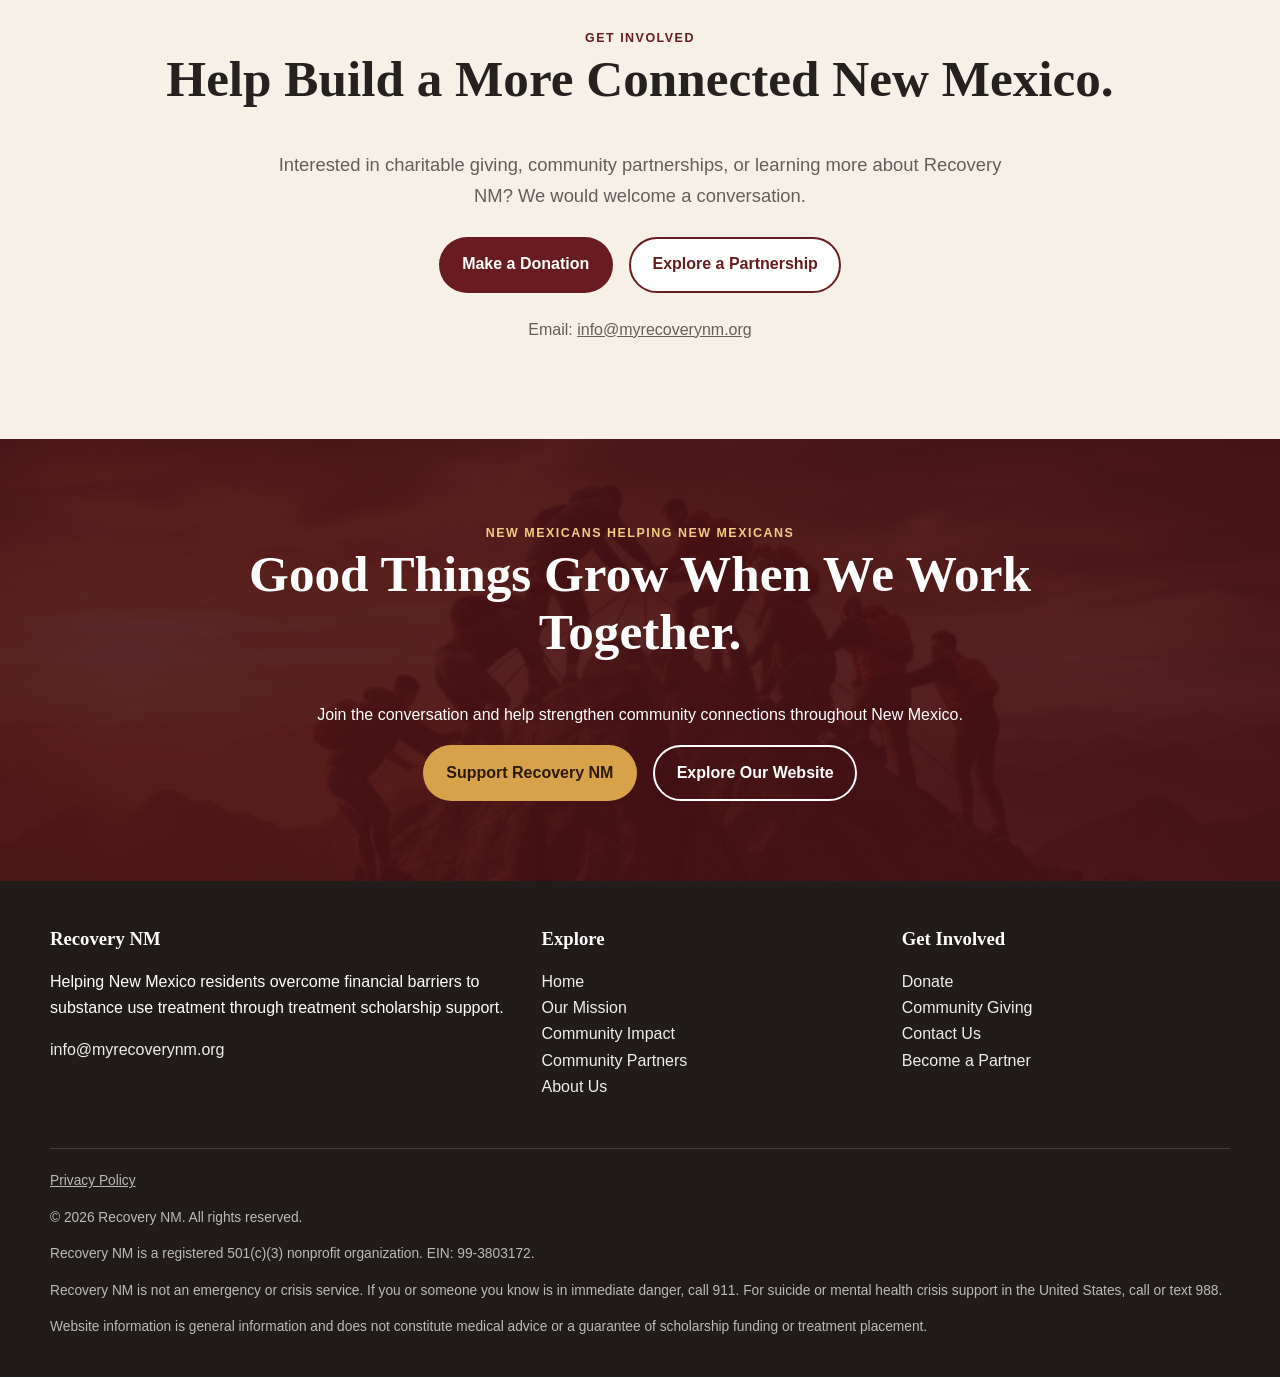
==== commit 2121398a: "Update community-impact.html" ====
--- a/community-impact.html
+++ b/community-impact.html
@@ -15,13 +15,12 @@
 <meta name="theme-color" content="#681c1f"><link rel="icon" href="/LOGO.png">
 <style>
 :root{--wine:#681c1f;--dark:#481114;--sand:#f6f0e7;--cream:#fffaf4;--gold:#d7a24a;--ink:#24211f;--muted:#625e59;--line:#e6dcd0;--max:1180px}
-*{box-sizing:border-box}html{scroll-behavior:smooth}body{margin:0;font-family:Arial,sans-serif;color:var(--ink);line-height:1.65}img{max-width:100%;display:block}a{color:inherit}.c{width:min(var(--max),calc(100% - 40px));margin:auto}h1,h2,h3{font-family:Georgia,serif;line-height:1.12;margin-top:0}h2{font-size:clamp(2rem,4vw,3.25rem)}p{margin-top:0}.ey{color:var(--wine);font-weight:800;text-transform:uppercase;letter-spacing:.12em;font-size:.78rem}.lead{font-size:1.15rem;color:var(--muted);max-width:760px}.btn{display:inline-flex;justify-content:center;align-items:center;min-height:50px;padding:.8rem 1.35rem;border-radius:999px;text-decoration:none;font-weight:800;border:2px solid transparent}.primary{background:var(--gold);color:#2d1b0a}.wine{background:var(--wine);color:#fff}.outline{border-color:var(--wine);color:var(--wine);background:#fff}.top{background:var(--dark);color:#fff;text-align:center;padding:.45rem 1rem;font-size:.9rem}.top a{font-weight:700}header{background:#fff;border-bottom:1px solid var(--line)}.navwrap{min-height:82px;display:flex;align-items:center;justify-content:space-between;gap:2rem}.brand{display:flex;align-items:center;gap:.75rem;text-decoration:none}.brand img{width:60px;height:60px;object-fit:contain}.brand strong{font:700 1.3rem Georgia,serif;color:var(--wine)}.brand small{display:block;color:var(--muted)}nav{display:flex;align-items:center;gap:1.15rem}nav a{text-decoration:none;font-weight:700;font-size:.93rem}nav .btn{min-height:42px;padding:.5rem 1rem;color:#fff}a:focus-visible{outline:3px solid var(--gold);outline-offset:3px}.hero{min-height:580px;display:grid;align-items:center;color:#fff;background:linear-gradient(90deg,rgba(65,14,18,.94),rgba(70,18,21,.76),rgba(30,15,14,.35)),url('/HERO-CLIMBERS.jpg') center/cover}.hero .ey{color:#f3cb83}.heroin{max-width:820px;padding:6rem 0}.hero h1{font-size:clamp(3rem,7vw,5.4rem);margin-bottom:1.2rem}.hero p{font-size:1.25rem;max-width:730px;color:#f7eeee}.actions{display:flex;gap:1rem;flex-wrap:wrap}.hero .outline{border-color:#fff;color:#fff;background:transparent}.strip{background:var(--gold);padding:1rem;text-align:center;font-weight:800;color:#3c250d}section{padding:5rem 0;scroll-margin-top:30px}.center{text-align:center}.center .lead{margin:auto}.soft{background:var(--sand)}.three{display:grid;grid-template-columns:repeat(3,1fr);gap:1rem;margin-top:2.2rem}.card{background:#fff;border:1px solid var(--line);border-radius:20px;padding:1.7rem}.card h3{color:var(--wine)}.card p{color:var(--muted);margin-bottom:0}.split{display:grid;grid-template-columns:1fr 1fr;gap:3rem;align-items:center}.photo{min-height:420px;border-radius:28px;background:url('/HEART-HANDS.jpg') center/cover;box-shadow:0 18px 50px #0002}.impact{background:var(--wine);color:#fff}.impact .ey{color:#f3cb83}.impact .lead{color:#f3e8e8}.impact .card{background:#ffffff12;border-color:#ffffff2b}.impact .card h3{color:#fff}.impact .card p{color:#f2e6e6}.note{margin-top:2rem;padding:1.2rem;background:#0002;border-radius:14px}.final{background:linear-gradient(#481114e8,#481114e8),url('/HERO-CLIMBERS.jpg') center/cover;color:#fff;text-align:center}.final .c{max-width:850px}.final .ey{color:#f3cb83}.final .actions{justify-content:center}.final .outline{border-color:#fff;color:#fff;background:transparent}footer{background:#211c1a;color:#fff;padding:3rem 0 1.5rem}.foot{display:grid;grid-template-columns:1.4fr 1fr;gap:2rem}.foot a{color:#eee}.footbottom{border-top:1px solid #ffffff25;margin-top:2rem;padding-top:1.3rem;color:#bbb;font-size:.86rem}
-@media(max-width:850px){.split{grid-template-columns:1fr}.three{grid-template-columns:1fr}.photo{min-height:320px}nav{gap:.6rem}.navwrap{flex-wrap:wrap;padding:1rem 0}}@media(max-width:620px){.c{width:calc(100% - 28px)}.brand small{display:none}.brand strong{font-size:1.05rem}.brand img{width:50px;height:50px}.hero{min-height:520px}.heroin{padding:4rem 0}section{padding:3.5rem 0}.actions{flex-direction:column}.actions .btn{width:100%}.foot{grid-template-columns:1fr}nav{width:100%;justify-content:center;flex-wrap:wrap;gap:.75rem}nav .btn{width:100%}}
+*{box-sizing:border-box}html{scroll-behavior:smooth}body{margin:0;font-family:Arial,sans-serif;color:var(--ink);line-height:1.65}img{max-width:100%;display:block}a{color:inherit}.c{width:min(var(--max),calc(100% - 40px));margin:auto}h1,h2,h3{font-family:Georgia,serif;line-height:1.12;margin-top:0}h2{font-size:clamp(2rem,4vw,3.25rem)}p{margin-top:0}.ey{color:var(--wine);font-weight:800;text-transform:uppercase;letter-spacing:.12em;font-size:.78rem}.lead{font-size:1.15rem;color:var(--muted);max-width:760px}.btn{display:inline-flex;justify-content:center;align-items:center;min-height:50px;padding:.8rem 1.35rem;border-radius:999px;text-decoration:none;font-weight:800;border:2px solid transparent}.primary{background:var(--gold);color:#2d1b0a}.wine{background:var(--wine);color:#fff}.outline{border-color:var(--wine);color:var(--wine);background:#fff}.top{background:var(--dark);color:#fff;text-align:center;padding:.45rem 1rem;font-size:.9rem}.top a{font-weight:700}header{background:#fff;border-bottom:1px solid var(--line)}.navwrap{min-height:82px;display:flex;align-items:center;justify-content:space-between;gap:2rem}.brand{display:flex;align-items:center;gap:.75rem;text-decoration:none}.brand img{width:60px;height:60px;object-fit:contain}.brand strong{font:700 1.3rem Georgia,serif;color:var(--wine)}.brand small{display:block;color:var(--muted)}nav{display:flex;align-items:center;gap:.8rem}nav a{text-decoration:none;font-weight:700;font-size:.93rem}nav .btn{min-height:42px;padding:.5rem 1rem;color:#fff}.toggle{display:none;border:0;background:none;font-size:1.7rem;color:var(--wine);cursor:pointer}.foot{grid-template-columns:1.4fr 1fr 1fr!important}.foot ul{list-style:none;padding:0}.foot a{text-decoration:none}a:focus-visible{outline:3px solid var(--gold);outline-offset:3px}.hero{min-height:580px;display:grid;align-items:center;color:#fff;background:linear-gradient(90deg,rgba(65,14,18,.94),rgba(70,18,21,.76),rgba(30,15,14,.35)),url('/HERO-CLIMBERS.jpg') center/cover}.hero .ey{color:#f3cb83}.heroin{max-width:820px;padding:6rem 0}.hero h1{font-size:clamp(3rem,7vw,5.4rem);margin-bottom:1.2rem}.hero p{font-size:1.25rem;max-width:730px;color:#f7eeee}.actions{display:flex;gap:1rem;flex-wrap:wrap}.hero .outline{border-color:#fff;color:#fff;background:transparent}.strip{background:var(--gold);padding:1rem;text-align:center;font-weight:800;color:#3c250d}section{padding:5rem 0;scroll-margin-top:95px}.center{text-align:center}.center .lead{margin:auto}.soft{background:var(--sand)}.three{display:grid;grid-template-columns:repeat(3,1fr);gap:1rem;margin-top:2.2rem}.card{background:#fff;border:1px solid var(--line);border-radius:20px;padding:1.7rem}.card h3{color:var(--wine)}.card p{color:var(--muted);margin-bottom:0}.split{display:grid;grid-template-columns:1fr 1fr;gap:3rem;align-items:center}.photo{min-height:420px;border-radius:28px;background:url('/HEART-HANDS.jpg') center/cover;box-shadow:0 18px 50px #0002}.impact{background:var(--wine);color:#fff}.impact .ey{color:#f3cb83}.impact .lead{color:#f3e8e8}.impact .card{background:#ffffff12;border-color:#ffffff2b}.impact .card h3{color:#fff}.impact .card p{color:#f2e6e6}.note{margin-top:2rem;padding:1.2rem;background:#0002;border-radius:14px}.final{background:linear-gradient(#481114e8,#481114e8),url('/HERO-CLIMBERS.jpg') center/cover;color:#fff;text-align:center}.final .c{max-width:850px}.final .ey{color:#f3cb83}.final .actions{justify-content:center}.final .outline{border-color:#fff;color:#fff;background:transparent}footer{background:#211c1a;color:#fff;padding:3rem 0 1.5rem}.foot{display:grid;grid-template-columns:1.4fr 1fr;gap:2rem}.foot a{color:#eee}.footbottom{border-top:1px solid #ffffff25;margin-top:2rem;padding-top:1.3rem;color:#bbb;font-size:.86rem}
+@media(max-width:900px){.toggle{display:block}nav{display:none;position:absolute;top:82px;left:0;right:0;background:#fff;padding:1.2rem 20px;flex-direction:column;align-items:stretch;z-index:20;box-shadow:0 12px 22px #0002}nav.open{display:flex}#site-header header{position:relative}.foot{grid-template-columns:1fr 1fr!important}.split{grid-template-columns:1fr}.three{grid-template-columns:1fr}.photo{min-height:320px}nav{gap:.6rem}.navwrap{flex-wrap:wrap;padding:1rem 0}}@media(max-width:620px){.c{width:calc(100% - 28px)}.brand small{display:none}.brand strong{font-size:1.05rem}.brand img{width:50px;height:50px}.hero{min-height:520px}.heroin{padding:4rem 0}section{padding:3.5rem 0}.actions{flex-direction:column}.actions .btn{width:100%}.foot{grid-template-columns:1fr}nav{top:70px;width:100%;gap:.75rem}nav .btn{width:100%}.foot{grid-template-columns:1fr!important}}
 </style>
 </head>
 <body>
-<div class="top">Questions? <a href="mailto:info@myrecoverynm.org">info@myrecoverynm.org</a></div>
-<header><div class="c navwrap"><a class="brand" href="/" aria-label="Recovery NM home"><img src="/LOGO.png" width="120" height="120" alt="Recovery NM logo"><span><strong>Recovery NM</strong><small>New Mexicans Helping New Mexicans</small></span></a><nav aria-label="Main navigation"><a href="/">Home</a><a href="/#our-story">Our Mission</a><a href="/community-impact" aria-current="page">Community Impact</a><a href="/contact">Contact</a><a class="btn wine" href="https://givebutter.com/recovery-nm-community-giving-qahe7v" target="_blank" rel="noopener noreferrer">Donate Now</a></nav></div></header>
+<div id="site-header"></div>
 <main>
 <section class="hero"><div class="c"><div class="heroin"><span class="ey">Recovery NM • New Mexico</span><h1>Stronger Communities Start With Us.</h1><p>Recovery NM brings New Mexicans together around compassion, education, and community support. Every conversation and connection can help create a more understanding New Mexico.</p><div class="actions"><a class="btn primary" href="https://givebutter.com/recovery-nm-community-giving-qahe7v" target="_blank" rel="noopener noreferrer">Donate to Recovery NM</a><a class="btn outline" href="/">Visit Our Main Website</a></div></div></div></section>
 <div class="strip">New Mexicans Helping New Mexicans.</div>
@@ -32,5 +31,6 @@
 <section class="center soft" id="connect"><div class="c"><span class="ey">Get Involved</span><h2>Help Build a More Connected New Mexico.</h2><p class="lead">Interested in charitable giving, community partnerships, or learning more about Recovery NM? We would welcome a conversation.</p><div class="actions" style="justify-content:center;margin-top:1.6rem"><a class="btn wine" href="https://givebutter.com/recovery-nm-community-giving-qahe7v" target="_blank" rel="noopener noreferrer">Make a Donation</a><a class="btn outline" href="mailto:info@myrecoverynm.org?subject=Community%20Partnership">Explore a Partnership</a></div><p style="margin-top:1.5rem;color:var(--muted)">Email: <a href="mailto:info@myrecoverynm.org">info@myrecoverynm.org</a></p></div></section>
 <section class="final"><div class="c"><span class="ey">New Mexicans Helping New Mexicans</span><h2>Good Things Grow When We Work Together.</h2><p>Join the conversation and help strengthen community connections throughout New Mexico.</p><div class="actions"><a class="btn primary" href="https://givebutter.com/recovery-nm-community-giving-qahe7v" target="_blank" rel="noopener noreferrer">Support Recovery NM</a><a class="btn outline" href="/">Explore Our Website</a></div></div></section>
 </main>
-<footer><div class="c"><div class="foot"><div><h3>Recovery NM</h3><p>A New Mexico nonprofit bringing people together through community awareness, generosity, and partnership.</p><p><a href="mailto:info@myrecoverynm.org">info@myrecoverynm.org</a></p></div><div><h3>Explore Recovery NM</h3><p><a href="/">Home</a></p><p><a href="/community-impact">Community Impact</a></p><p><a href="/contact">Contact Us</a></p><p><a href="https://givebutter.com/recovery-nm-community-giving-qahe7v" target="_blank" rel="noopener noreferrer">Donate</a></p><p><a href="/privacy-policy">Privacy Policy</a></p></div></div><div class="footbottom"><p>© 2026 Recovery NM. All rights reserved.</p><p>Recovery NM is a 501(c)(3) nonprofit organization. EIN: 99-3803172.</p></div></div></footer>
+<div id="site-footer"></div>
+<script src="/components/recovery-components.js" defer></script>
 </body></html>
